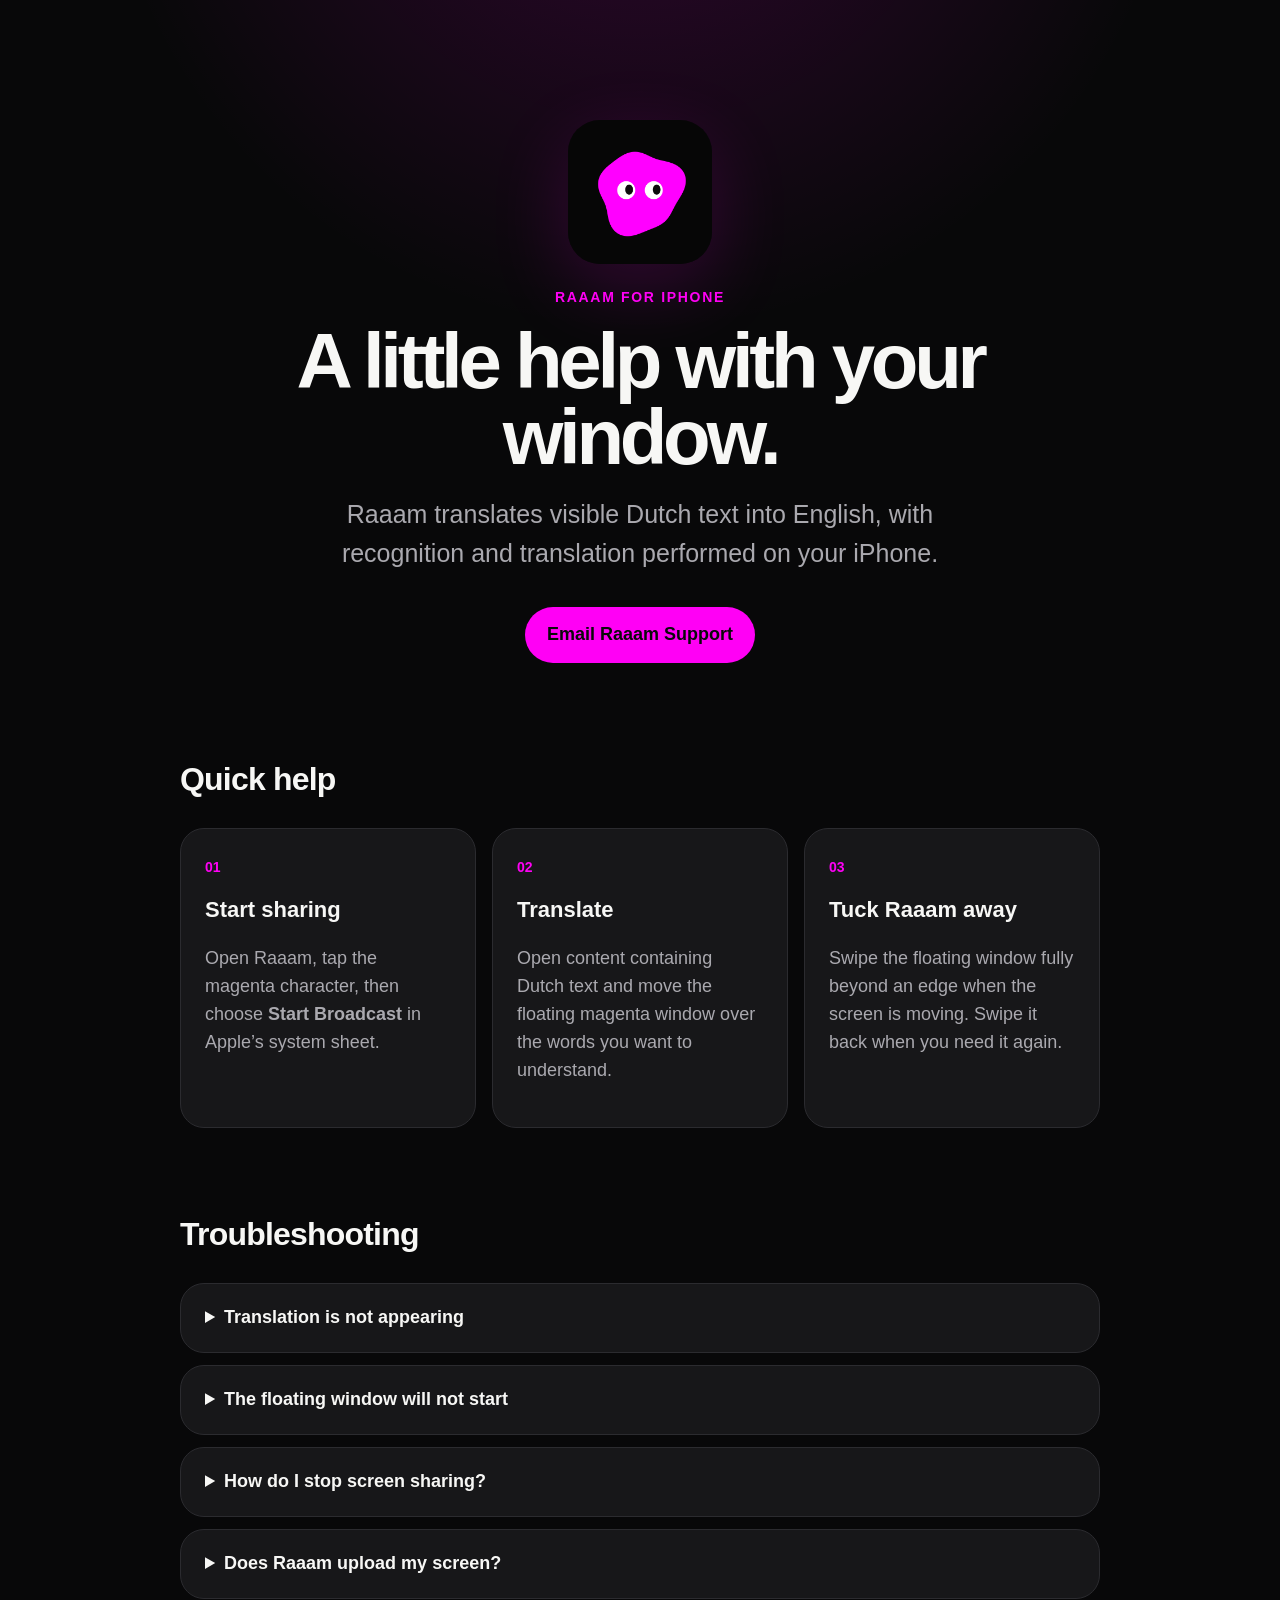
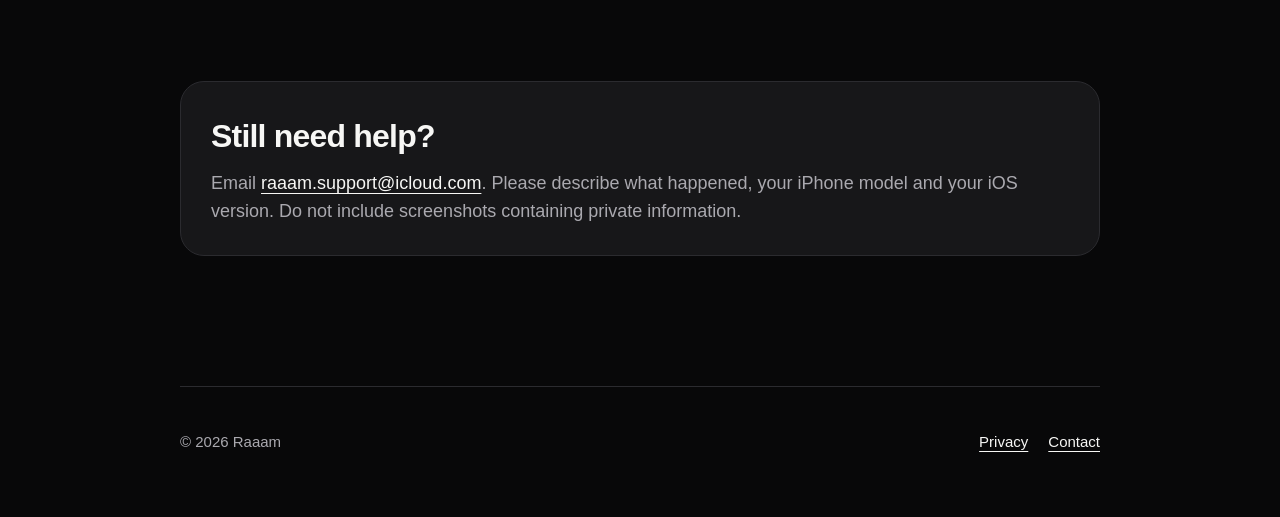
==== index.html @ e495bbd3 "Publish Raaam support and privacy pages" ====
<!doctype html>
<html lang="en">
<head>
  <meta charset="utf-8">
  <meta name="viewport" content="width=device-width, initial-scale=1">
  <meta name="description" content="Support for Raaam, the private Dutch-to-English screen translator for iPhone.">
  <title>Raaam Support</title>
  <link rel="stylesheet" href="styles.css">
</head>
<body>
  <main>
    <header class="hero">
      <img src="raaam-icon.png" alt="Raaam, a friendly magenta character" width="144" height="144">
      <p class="eyebrow">Raaam for iPhone</p>
      <h1>A little help with your window.</h1>
      <p class="lede">Raaam translates visible Dutch text into English, with recognition and translation performed on your iPhone.</p>
      <a class="button" href="mailto:raaam.support@icloud.com?subject=Raaam%20support">Email Raaam Support</a>
    </header>

    <section aria-labelledby="quick-help">
      <h2 id="quick-help">Quick help</h2>
      <div class="cards">
        <article><span>01</span><h3>Start sharing</h3><p>Open Raaam, tap the magenta character, then choose <strong>Start Broadcast</strong> in Apple’s system sheet.</p></article>
        <article><span>02</span><h3>Translate</h3><p>Open content containing Dutch text and move the floating magenta window over the words you want to understand.</p></article>
        <article><span>03</span><h3>Tuck Raaam away</h3><p>Swipe the floating window fully beyond an edge when the screen is moving. Swipe it back when you need it again.</p></article>
      </div>
    </section>

    <section aria-labelledby="troubleshooting">
      <h2 id="troubleshooting">Troubleshooting</h2>
      <details><summary>Translation is not appearing</summary><p>Confirm that screen sharing is active and that the floating window is over clear Dutch text. iOS may need to download its Dutch and English language resources before the first translation.</p></details>
      <details><summary>The floating window will not start</summary><p>Return to Raaam, stop the current broadcast using iOS’s recording indicator, and start again. Restarting the iPhone can also clear a stalled Picture in Picture session.</p></details>
      <details><summary>How do I stop screen sharing?</summary><p>Tap the recording indicator shown by iOS and choose Stop, or return to Raaam and use the available stop control.</p></details>
      <details><summary>Does Raaam upload my screen?</summary><p>No. Screen frames, recognised text and translations are processed locally and are not sent to the developer or third parties. Read the <a href="privacy.html">privacy policy</a> for details.</p></details>
    </section>

    <section class="contact" aria-labelledby="contact">
      <h2 id="contact">Still need help?</h2>
      <p>Email <a href="mailto:raaam.support@icloud.com">raaam.support@icloud.com</a>. Please describe what happened, your iPhone model and your iOS version. Do not include screenshots containing private information.</p>
    </section>
  </main>
  <footer><p>© 2026 Raaam</p><nav aria-label="Footer"><a href="privacy.html">Privacy</a><a href="mailto:raaam.support@icloud.com">Contact</a></nav></footer>
</body>
</html>
---- styles.css ----
:root{color-scheme:dark;--ink:#f7f7f5;--muted:#aaa9af;--surface:#171719;--line:#2b2b2f;--accent:#ff00f5;--page:#080809}*{box-sizing:border-box}html{font-family:-apple-system,BlinkMacSystemFont,"SF Pro Display","Helvetica Neue",sans-serif}body{margin:0;color:var(--ink);background:radial-gradient(circle at 50% -10%,rgba(255,0,245,.16),transparent 34rem),var(--page);font-size:18px;line-height:1.55}main,footer{width:min(920px,calc(100% - 40px));margin-inline:auto}main{padding:72px 0 48px}.hero{text-align:center;padding:48px 0 92px}.hero img{border-radius:32px;box-shadow:0 24px 80px rgba(255,0,245,.15)}.eyebrow{color:var(--accent);font-size:14px;font-weight:750;letter-spacing:.12em;text-transform:uppercase}h1{max-width:760px;margin:12px auto 20px;font-size:clamp(44px,8vw,78px);line-height:.98;letter-spacing:-.055em}.lede{max-width:650px;margin:0 auto 34px;color:var(--muted);font-size:clamp(20px,3vw,25px)}.button{display:inline-block;padding:14px 22px;color:#090909;background:var(--accent);border-radius:999px;font-weight:750;text-decoration:none}section{margin-bottom:82px}h2{margin:0 0 24px;font-size:32px;letter-spacing:-.025em}h3{margin:12px 0 8px;font-size:22px}a{color:var(--ink);text-underline-offset:4px}.cards{display:grid;grid-template-columns:repeat(3,1fr);gap:16px}.cards article,details,.contact{border:1px solid var(--line);background:var(--surface);border-radius:24px}.cards article{padding:24px}.cards article span{color:var(--accent);font-size:14px;font-weight:800}.cards p,details p,.contact p,.policy p{color:var(--muted)}details{margin:12px 0;padding:20px 24px}summary{cursor:pointer;font-weight:700}details p{margin-bottom:2px}.contact{padding:30px}.contact h2{margin-bottom:8px}.contact p{margin:0}.policy{max-width:760px}.policy h1{margin-left:0}.policy section{margin:48px 0}.policy h2{font-size:25px;margin-bottom:10px}.updated,.back{font-size:15px}.back{text-decoration:none}footer{display:flex;justify-content:space-between;align-items:center;padding:28px 0 48px;border-top:1px solid var(--line);color:var(--muted);font-size:15px}footer nav{display:flex;gap:20px}@media(max-width:700px){main{padding-top:38px}.hero{padding:28px 0 64px}.cards{grid-template-columns:1fr}section{margin-bottom:60px}}@media(prefers-reduced-motion:no-preference){.button{transition:transform .2s ease,box-shadow .2s ease}.button:hover{transform:translateY(-2px);box-shadow:0 10px 35px rgba(255,0,245,.28)}}
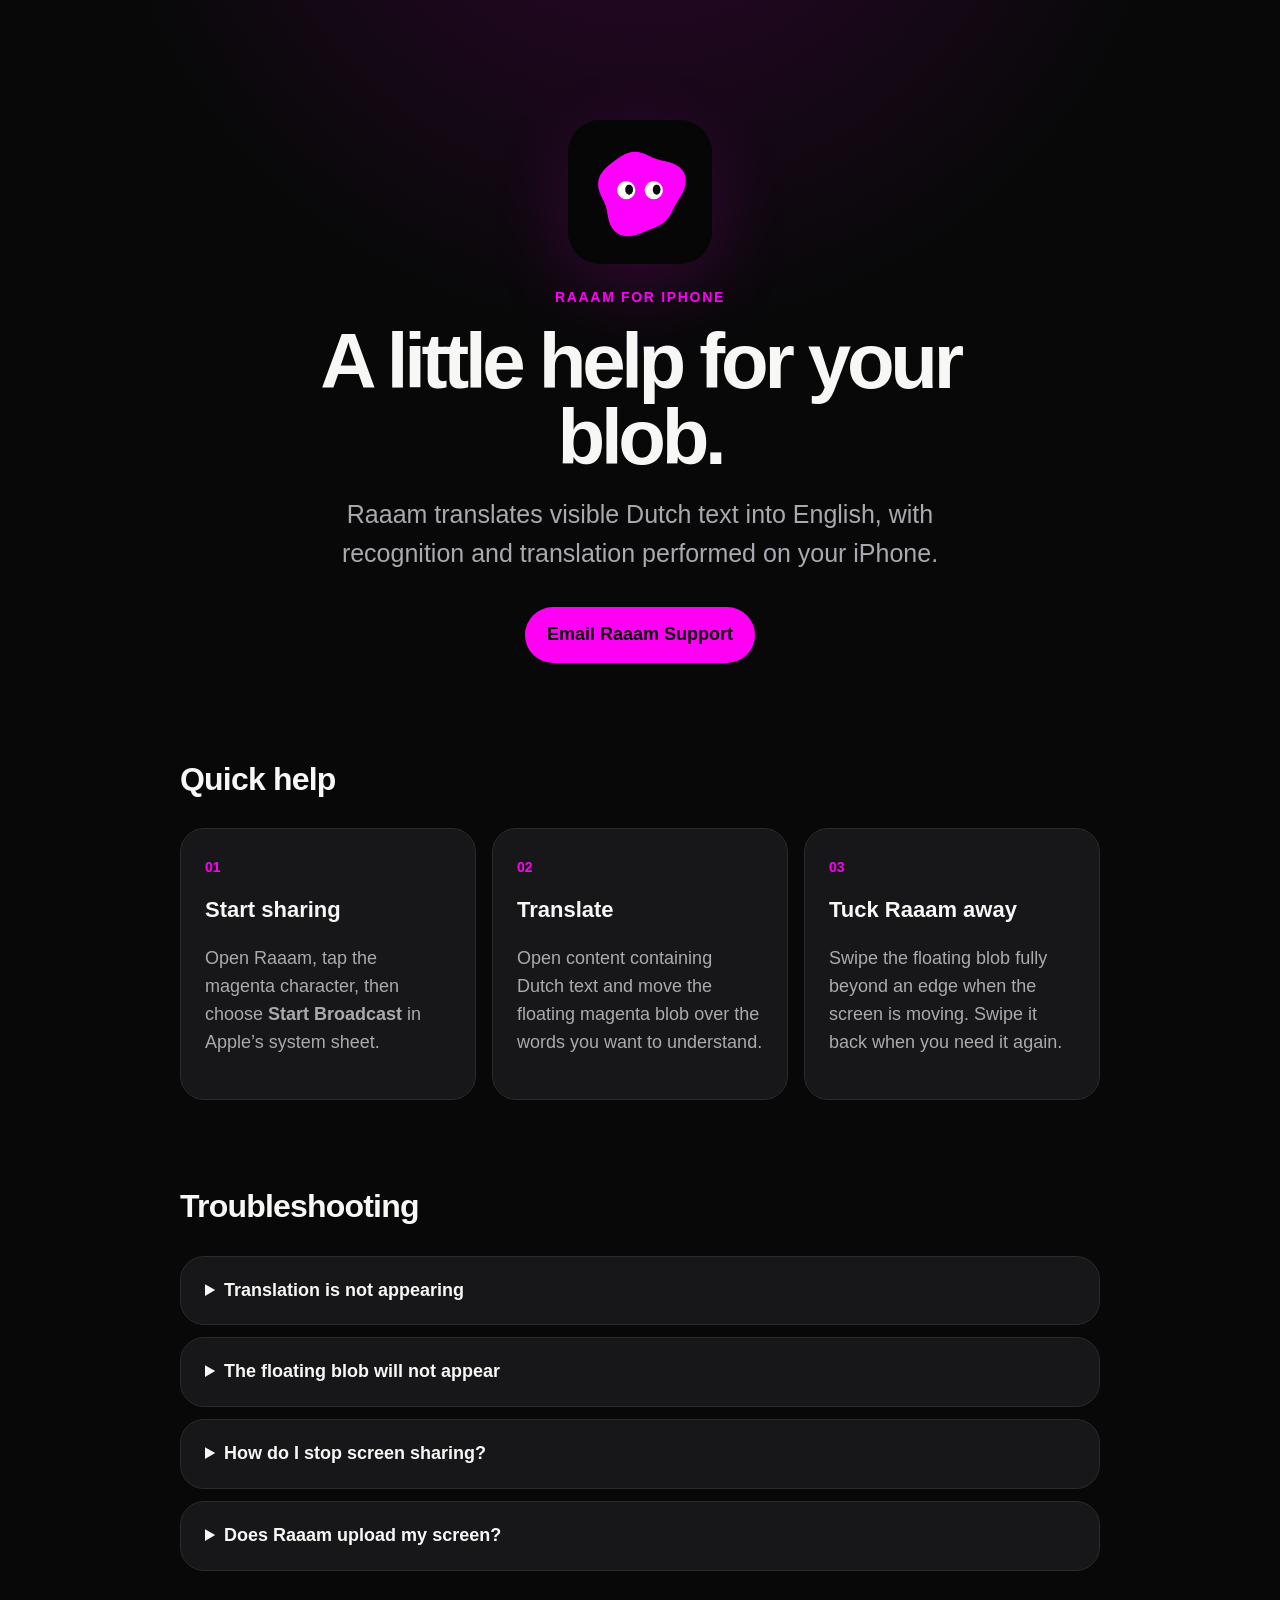
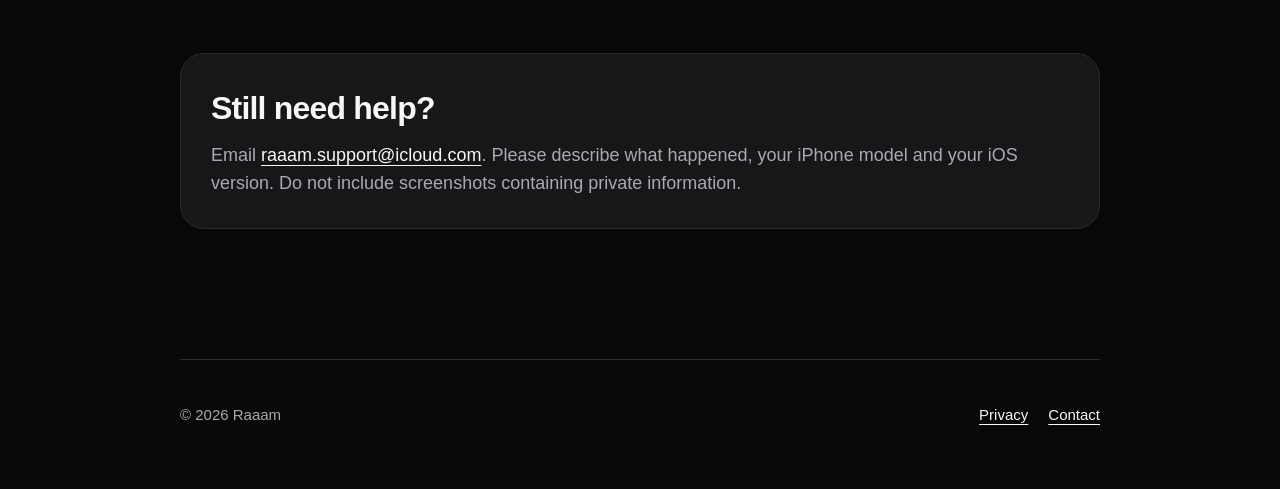
==== commit fcb516a1: "Describe Raaam as a floating blob" ====
--- a/index.html
+++ b/index.html
@@ -12,7 +12,7 @@
     <header class="hero">
       <img src="raaam-icon.png" alt="Raaam, a friendly magenta character" width="144" height="144">
       <p class="eyebrow">Raaam for iPhone</p>
-      <h1>A little help with your window.</h1>
+      <h1>A little help for your blob.</h1>
       <p class="lede">Raaam translates visible Dutch text into English, with recognition and translation performed on your iPhone.</p>
       <a class="button" href="mailto:raaam.support@icloud.com?subject=Raaam%20support">Email Raaam Support</a>
     </header>
@@ -21,15 +21,15 @@
       <h2 id="quick-help">Quick help</h2>
       <div class="cards">
         <article><span>01</span><h3>Start sharing</h3><p>Open Raaam, tap the magenta character, then choose <strong>Start Broadcast</strong> in Apple’s system sheet.</p></article>
-        <article><span>02</span><h3>Translate</h3><p>Open content containing Dutch text and move the floating magenta window over the words you want to understand.</p></article>
-        <article><span>03</span><h3>Tuck Raaam away</h3><p>Swipe the floating window fully beyond an edge when the screen is moving. Swipe it back when you need it again.</p></article>
+        <article><span>02</span><h3>Translate</h3><p>Open content containing Dutch text and move the floating magenta blob over the words you want to understand.</p></article>
+        <article><span>03</span><h3>Tuck Raaam away</h3><p>Swipe the floating blob fully beyond an edge when the screen is moving. Swipe it back when you need it again.</p></article>
       </div>
     </section>
 
     <section aria-labelledby="troubleshooting">
       <h2 id="troubleshooting">Troubleshooting</h2>
-      <details><summary>Translation is not appearing</summary><p>Confirm that screen sharing is active and that the floating window is over clear Dutch text. iOS may need to download its Dutch and English language resources before the first translation.</p></details>
-      <details><summary>The floating window will not start</summary><p>Return to Raaam, stop the current broadcast using iOS’s recording indicator, and start again. Restarting the iPhone can also clear a stalled Picture in Picture session.</p></details>
+      <details><summary>Translation is not appearing</summary><p>Confirm that screen sharing is active and that the floating blob is over clear Dutch text. iOS may need to download its Dutch and English language resources before the first translation.</p></details>
+      <details><summary>The floating blob will not appear</summary><p>Return to Raaam, stop the current broadcast using iOS’s recording indicator, and start again. Restarting the iPhone can also clear a stalled Picture in Picture session.</p></details>
       <details><summary>How do I stop screen sharing?</summary><p>Tap the recording indicator shown by iOS and choose Stop, or return to Raaam and use the available stop control.</p></details>
       <details><summary>Does Raaam upload my screen?</summary><p>No. Screen frames, recognised text and translations are processed locally and are not sent to the developer or third parties. Read the <a href="privacy.html">privacy policy</a> for details.</p></details>
     </section>
